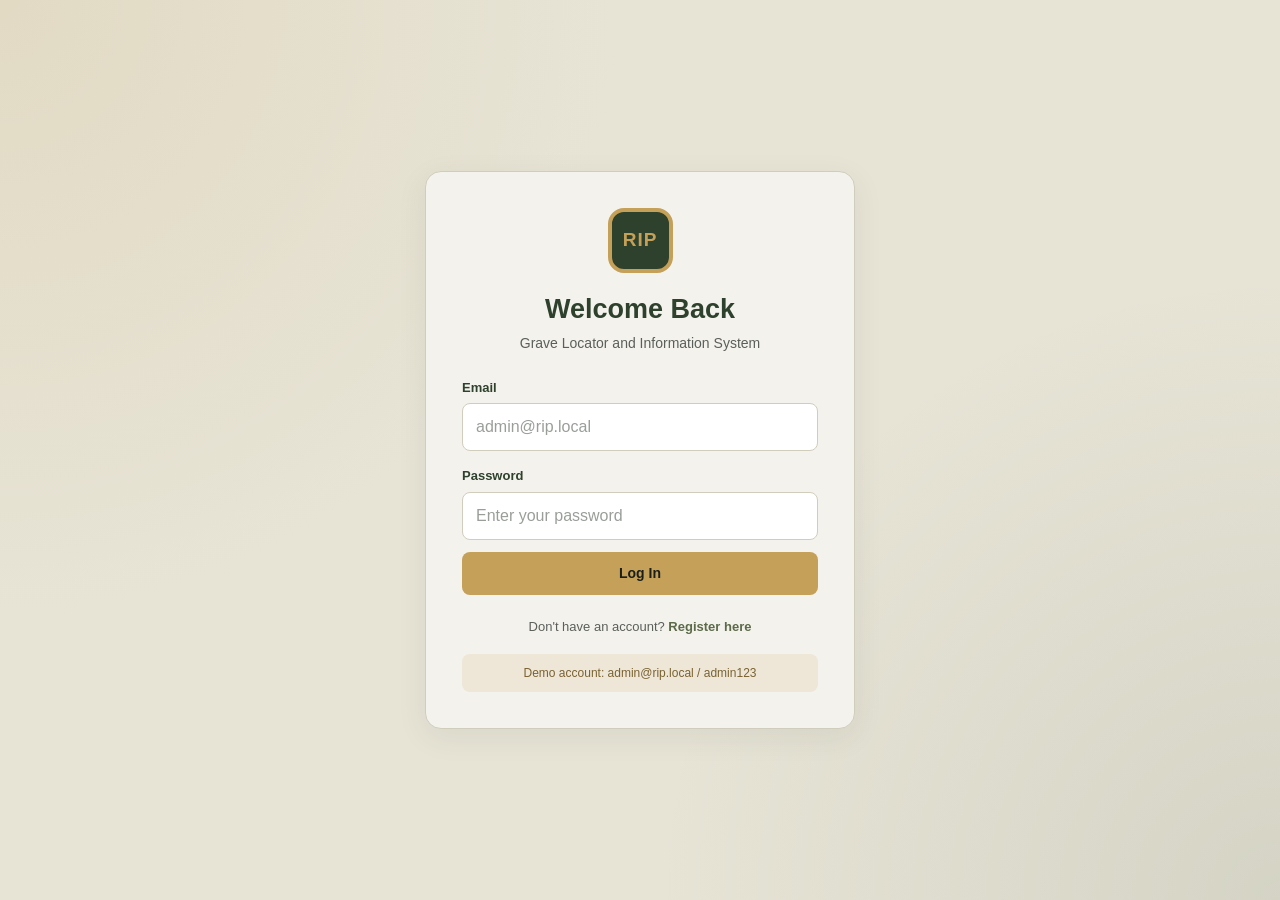
==== public/index.html @ 7287281f "Initial backend and frontend upload" ====
<!DOCTYPE html>
<html lang="en">
<head>
    <meta charset="UTF-8">
    <meta name="viewport" content="width=device-width, initial-scale=1.0">
    <title>RIP System | Grave Locator</title>
    <link rel="stylesheet" href="all.css">
</head>
<body>

    <!-- LOGIN PAGE -->
    <section id="loginPage" class="auth-page">
        <div class="auth-card">
            <div class="brand-icon">RIP</div>
            <h1>Welcome Back</h1>
            <p class="subtitle">Grave Locator and Information System</p>

            <form id="loginForm">
                <label for="loginEmail">Email</label>
                <input type="email" id="loginEmail" placeholder="admin@rip.local" required>

                <label for="loginPassword">Password</label>
                <input type="password" id="loginPassword" placeholder="Enter your password" required>

                <p id="loginError" class="message error"></p>

                <button type="submit" class="btn btn-orange full-width">Log In</button>
            </form>

            <p class="switch-page">
                Don't have an account?
                <button type="button" id="showRegister" class="text-btn">Register here</button>
            </p>

            <p class="demo-note">Demo account: admin@rip.local / admin123</p>
        </div>
    </section>

    <!-- REGISTRATION PAGE -->
    <section id="registerPage" class="auth-page hidden">
        <div class="auth-card">
            <div class="brand-icon">RIP</div>
            <h1>Create Account</h1>
            <p class="subtitle">Register to access the system</p>

            <form id="registerForm">
                <label for="registerFullName">Full Name</label>
                <input type="text" id="registerFullName" placeholder="Enter your full name" required>

                <label for="registerEmail">Email</label>
                <input type="email" id="registerEmail" placeholder="Enter your email" required>

                <label for="registerPassword">Password</label>
                <input type="password" id="registerPassword" placeholder="At least 6 characters" minlength="6" required>

                <p id="registerMessage" class="message"></p>

                <button type="submit" class="btn btn-orange full-width">Create Account</button>
            </form>

            <p class="switch-page">
                Already have an account?
                <button type="button" id="showLogin" class="text-btn">Log in here</button>
            </p>
        </div>
    </section>

    <!-- DASHBOARD PAGE -->
    <section id="dashboardPage" class="hidden">
        <header class="topbar">
            <div class="brand">
                <div class="brand-icon small">RIP</div>
                <div>
                    <h2>RIP System</h2>
                    <p>Grave Locator and Information System</p>
                </div>
            </div>
            <div class="user-controls">
                <span id="welcomeUser">Welcome!</span>
                <button id="logoutBtn" class="btn btn-outline">Log Out</button>
            </div>
        </header>

        <main class="dashboard">
            <div class="page-heading">
                <div>
                    <p class="eyebrow">RECORD MANAGEMENT</p>
                    <h1>Dashboard</h1>
                    <p class="subtitle">Search and locate burial records.</p>
                </div>
                <div class="today-label" id="todayDate"></div>
            </div>

            <!-- STATISTICS -->
            <div class="stats-grid">
                <article class="stat-card orange-card">
                    <div class="stat-icon">▤</div>
                    <p>Total Records</p>
                    <h2 id="totalRecords">0</h2>
                </article>
                <article class="stat-card turquoise-card">
                    <div class="stat-icon">⌕</div>
                    <p>Available Search Records</p>
                    <h2 id="searchableRecords">0</h2>
                </article>
                <article class="stat-card green-card">
                    <div class="stat-icon">⌖</div>
                    <p>Burial Locations</p>
                    <h2 id="totalLocations">0</h2>
                </article>
            </div>

            <!-- ADMIN CSV UPLOAD (Only visible to admins) -->
            <div id="adminPanel" class="admin-panel hidden">
                <div>
                    <h3>Admin: Bulk Data Upload</h3>
                    <p>Upload a CSV file (Max 10MB) to add graves. Headers must match: <br><code>full_name, birth_date, death_date, cemetery_name, section, plot_number</code></p>
                </div>
                <div>
                    <input type="file" id="csvFile" accept=".csv" style="margin-bottom: 8px; min-height: auto;">
                    <button type="button" id="uploadCsvBtn" class="btn btn-outline full-width">Upload CSV</button>
                </div>
            </div>

            <!-- SEARCH -->
            <section class="panel search-panel">
                <div>
                    <h2>Find a Deceased Person</h2>
                    <p class="subtitle">Search using a name, record ID, or burial location.</p>
                </div>
                <div class="search-row">
                    <input type="search" id="searchInput" placeholder="Enter name, ID, or location...">
                    <button type="button" id="searchBtn" class="btn btn-turquoise">Search</button>
                    <button type="button" id="clearBtn" class="btn btn-light">Clear</button>
                </div>
            </section>

            <!-- RECORDS TABLE -->
            <section class="panel records-panel">
                <div class="section-heading">
                    <div>
                        <h2>Burial Records</h2>
                        <p class="subtitle">Select a record to view complete information.</p>
                    </div>
                    <span id="resultCount" class="result-badge">0 records</span>
                </div>

                <div class="table-wrapper">
                    <table>
                        <thead>
                            <tr>
                                <th>Record ID</th>
                                <th>Full Name</th>
                                <th>Date of Birth</th>
                                <th>Date of Death</th>
                                <th>Burial Location</th>
                                <th>Action</th>
                            </tr>
                        </thead>
                        <tbody id="recordsTable">
                            <!-- JavaScript displays records here -->
                        </tbody>
                    </table>
                </div>

                <div id="emptyState" class="empty-state hidden">
                    <div class="empty-icon">⌕</div>
                    <h3>No records found</h3>
                    <p>Try another name, record ID, or location.</p>
                </div>
            </section>

            <footer>RIP System &copy; <span id="currentYear"></span> | Grave Locator and Information System</footer>
        </main>
    </section>

    <!-- DETAILS MODAL -->
    <div id="detailsModal" class="modal hidden">
        <div class="modal-card">
            <div class="modal-header">
                <div>
                    <p class="eyebrow">DECEASED PERSON INFORMATION</p>
                    <h2 id="modalName">Record Details</h2>
                </div>
                <button type="button" id="closeModal" class="close-btn" aria-label="Close details">&times;</button>
            </div>

            <div id="printArea" class="details-content">
                <div class="record-banner">
                    <span>Record ID</span>
                    <strong id="detailId"></strong>
                </div>

                <h3>Personal Information</h3>
                <div class="details-grid">
                    <div class="detail-item"><span>Full Name</span><strong id="detailName"></strong></div>
                    <div class="detail-item"><span>Gender</span><strong id="detailGender"></strong></div>
                    <div class="detail-item"><span>Date of Birth</span><strong id="detailBirth"></strong></div>
                    <div class="detail-item"><span>Date of Death</span><strong id="detailDeath"></strong></div>
                    <div class="detail-item"><span>Age at Death</span><strong id="detailAge"></strong></div>
                    <div class="detail-item"><span>Last Known Address</span><strong id="detailAddress"></strong></div>
                </div>

                <h3>Burial Information</h3>
                <div class="details-grid">
                    <div class="detail-item"><span>Cemetery</span><strong id="detailCemetery"></strong></div>
                    <div class="detail-item"><span>Burial Area</span><strong id="detailArea"></strong></div>
                    <div class="detail-item"><span>Section</span><strong id="detailSection"></strong></div>
                    <div class="detail-item"><span>Plot Number</span><strong id="detailPlot"></strong></div>
                    <div class="detail-item"><span>Burial Date</span><strong id="detailBurialDate"></strong></div>
                    <div class="detail-item"><span>Next of Kin</span><strong id="detailKin"></strong></div>
                </div>

                <div class="detail-item notes-item">
                    <span>Additional Notes</span>
                    <p id="detailNotes"></p>
                </div>
            </div>

            <div class="modal-actions no-print">
                <div class="modal-actions-left">
                    <button type="button" id="favBtn" class="btn btn-turquoise">★ Favorite</button>
                    <button type="button" id="reportBtn" class="btn btn-outline">Report Issue</button>
                </div>
                <div class="modal-actions-right">
                    <button type="button" id="printBtn" class="btn btn-green">Print Record</button>
                    <button type="button" id="closeModalBottom" class="btn btn-light">Close</button>
                </div>
            </div>
        </div>
    </div>

    <!-- TOAST NOTIFICATIONS -->
    <div id="toast" class="toast hidden"></div>

    <script src="login.js"></script>
</body>
</html>
---- public/all.css ----
:root {
  /* --- Earthy Serenity & Stone Palette --- */
  --primary: #2D412D;      /* Deep Forest Green (Headers, Main UI) */
  --secondary: #5B6B4A;    /* Muted Moss (Sections, Cards) */
  --stone: #878175;        /* Stone Gray (Subtle borders, secondary text) */
  --bg-neutral: #E7E4D6;   /* Bone / Pale Off-White (Canvas background) */
  --bg-card: #F4F2EC;      /* Slightly lighter bone for cards to pop */
  --accent: #C5A059;       /* Warm Brass / Gold (Map pins, active buttons) */
  --text-main: #1A1F1B;    /* Deep Slate (High contrast ink) */
  --text-muted: #5A5F5B;   /* Muted slate for subtitles */
  --danger: #A13E3A;       /* Muted brick red for errors */
  
  --border: #D1CDBD;       /* Border color matching the stone feel */
  --shadow: 0 8px 30px rgba(45, 65, 45, 0.08); /* Soft green-tinted shadow */
}

* {
  box-sizing: border-box;
  margin: 0;
  padding: 0;
}

body {
  min-height: 100vh;
  background: var(--bg-neutral);
  color: var(--text-main);
  font-family: Arial, Helvetica, sans-serif;
  line-height: 1.5;
}

.hidden { display: none !important; }

h1, h2, h3 { line-height: 1.25; color: var(--primary); }
h1 { font-size: 30px; }
h2 { font-size: 20px; }
p { overflow-wrap: anywhere; }

.subtitle { margin-top: 6px; color: var(--text-muted); font-size: 14px; }

.eyebrow {
  margin-bottom: 7px;
  color: var(--secondary);
  font-size: 11px;
  font-weight: 800;
  letter-spacing: 1.5px;
}

/* =================================
   BUTTONS AND INPUTS
================================= */
button, input, select { font: inherit; }
button { cursor: pointer; transition: 0.2s ease; }

.btn {
  display: inline-flex;
  align-items: center;
  justify-content: center;
  gap: 8px;
  min-height: 43px;
  padding: 10px 17px;
  border: 1px solid transparent;
  border-radius: 8px; /* Slightly less rounded for a more grounded feel */
  font-size: 14px;
  font-weight: 700;
  color: var(--text-main);
}

.btn:hover { transform: translateY(-1px); filter: brightness(0.95); }

/* Button Variants */
.btn-orange { background: var(--accent); color: #1A1F1B; } /* Brass */
.btn-turquoise { background: var(--secondary); color: #FFFFFF; } /* Moss */
.btn-green { background: var(--primary); color: #FFFFFF; } /* Forest */
.btn-light { background: var(--bg-card); color: var(--text-main); border-color: var(--border); }
.btn-outline { background: transparent; border-color: var(--primary); color: var(--primary); }
.btn-outline:hover { background: var(--primary); color: #FFFFFF; }
.btn-small { padding: 6px 12px; font-size: 12px; min-height: auto; }

.full-width { width: 100%; }

input, select {
  width: 100%;
  min-height: 45px;
  padding: 11px 13px;
  background: #FFFFFF;
  border: 1px solid var(--border);
  border-radius: 8px;
  color: var(--text-main);
  outline: none;
}

input::placeholder { color: #9A9E99; }
input:focus, select:focus {
  border-color: var(--secondary);
  box-shadow: 0 0 0 3px rgba(91, 107, 74, 0.15);
}

label { display: block; margin: 15px 0 6px; font-size: 13px; font-weight: 700; color: var(--primary); }

.text-btn {
  padding: 0; border: 0; background: transparent;
  color: var(--secondary); font-weight: 700;
}
.text-btn:hover { text-decoration: underline; }

/* =================================
   LOGIN AND REGISTER
================================= */
.auth-page {
  display: flex; align-items: center; justify-content: center;
  min-height: 100vh; padding: 28px 16px;
  background:
    radial-gradient(circle at top left, rgba(197, 160, 89, 0.15), transparent 40%),
    radial-gradient(circle at bottom right, rgba(45, 65, 45, 0.1), transparent 40%),
    var(--bg-neutral);
}

.auth-card {
  width: 100%; max-width: 430px; padding: 36px;
  background: var(--bg-card);
  border: 1px solid var(--border);
  border-radius: 16px; box-shadow: var(--shadow);
}

.brand-icon {
  display: flex; align-items: center; justify-content: center;
  width: 65px; height: 65px; margin: 0 auto 20px;
  background: var(--primary); border: 4px solid var(--accent);
  border-radius: 16px; color: var(--accent);
  font-size: 19px; font-weight: 900; letter-spacing: 1px;
}

.auth-card h1, .auth-card > .subtitle { text-align: center; }
.auth-card h1 { font-size: 27px; }
.auth-card form { margin-top: 24px; }
.auth-card form .btn { margin-top: 12px; }

.switch-page { margin-top: 22px; text-align: center; font-size: 13px; color: var(--text-muted); }
.demo-note {
  margin-top: 18px; padding: 10px; background: rgba(197, 160, 89, 0.15);
  border-radius: 8px; color: #7A6332; font-size: 12px; text-align: center;
}

.message { min-height: 0; margin-top: 10px; font-size: 13px; }
.message:empty { display: none; }
.error { color: var(--danger); }
.success { color: var(--secondary); }

/* =================================
   HEADER
================================= */
.topbar {
  display: flex; align-items: center; justify-content: space-between;
  gap: 20px; padding: 18px 5%;
  background: var(--bg-card); border-bottom: 1px solid var(--border);
}

.brand { display: flex; align-items: center; gap: 12px; }
.brand .brand-icon { flex-shrink: 0; margin: 0; }
.brand-icon.small {
  width: 48px; height: 48px; border: 3px solid var(--accent);
  border-radius: 12px; font-size: 15px;
}
.brand h2 { font-size: 19px; }
.brand p { margin-top: 3px; color: var(--text-muted); font-size: 12px; }

.user-controls {
  display: flex; align-items: center; gap: 14px;
  font-size: 13px; font-weight: 700;
}

/* =================================
   DASHBOARD
================================= */
.dashboard { width: min(1200px, 92%); margin: 0 auto; padding: 35px 0; }

.page-heading {
  display: flex; align-items: flex-end; justify-content: space-between;
  gap: 20px; margin-bottom: 26px;
}
.page-heading .subtitle { font-size: 15px; }
.today-label {
  padding: 10px 14px; background: var(--bg-card);
  border: 1px solid var(--border); border-radius: 8px;
  color: var(--text-muted); font-size: 12px;
  font-weight: bold;
}

.stats-grid {
  display: grid; grid-template-columns: repeat(3, minmax(0, 1fr));
  gap: 18px; margin-bottom: 25px;
}
.stat-card {
  position: relative; min-height: 145px; padding: 22px;
  overflow: hidden; background: var(--bg-card);
  border: 1px solid var(--border); border-radius: 12px;
  box-shadow: 0 4px 12px rgba(45, 65, 45, 0.03);
}
.stat-card p { margin-top: 12px; color: var(--text-muted); font-size: 13px; font-weight: bold; }
.stat-card h2 { margin-top: 3px; font-size: 32px; color: var(--primary); }
.stat-icon {
  display: flex; align-items: center; justify-content: center;
  width: 38px; height: 38px; border-radius: 8px;
  font-size: 20px; font-weight: 800;
}

/* New Earthy Card Accents */
.orange-card { border-top: 5px solid var(--accent); }
.orange-card .stat-icon { background: rgba(197, 160, 89, 0.2); color: #8A6B2E; }

.turquoise-card { border-top: 5px solid var(--secondary); }
.turquoise-card .stat-icon { background: rgba(91, 107, 74, 0.15); color: var(--secondary); }

.green-card { border-top: 5px solid var(--primary); }
.green-card .stat-icon { background: rgba(45, 65, 45, 0.1); color: var(--primary); }

/* =================================
   PANELS AND SEARCH
================================= */
.panel {
  margin-bottom: 24px; padding: 25px; background: var(--bg-card);
  border: 1px solid var(--border); border-radius: 12px;
  box-shadow: 0 4px 12px rgba(45, 65, 45, 0.03);
}
.panel h2 { font-size: 19px; }
.search-row { display: flex; gap: 10px; margin-top: 20px; }
.search-row input { flex: 1; min-width: 0; }
.section-heading {
  display: flex; align-items: center; justify-content: space-between;
  gap: 15px; margin-bottom: 20px;
}
.result-badge {
  padding: 7px 11px; background: var(--primary); border-radius: 20px;
  color: #FFFFFF; font-size: 12px; font-weight: 700; white-space: nowrap;
}

/* =================================
   RECORDS TABLE
================================= */
.table-wrapper { width: 100%; overflow-x: auto; }
table { width: 100%; border-collapse: collapse; text-align: left; font-size: 13px; }
thead { background: rgba(91, 107, 74, 0.1); }
th {
  padding: 14px 12px; color: var(--primary); font-size: 11px;
  text-transform: uppercase; letter-spacing: 0.5px; white-space: nowrap;
  border-bottom: 2px solid var(--border);
}
td { padding: 15px 12px; border-bottom: 1px solid var(--border); vertical-align: middle; }
tbody tr:hover { background: rgba(197, 160, 89, 0.08); }
.record-id { color: var(--secondary); font-weight: 800; white-space: nowrap; }
.location-tag {
  display: inline-block; padding: 5px 9px; background: rgba(45, 65, 45, 0.08);
  border-radius: 6px; color: var(--primary); font-size: 12px; white-space: nowrap; font-weight: bold;
}
.view-btn {
  padding: 8px 12px; background: var(--accent); border: 0;
  border-radius: 6px; color: var(--text-main); font-size: 12px;
  font-weight: 700; white-space: nowrap;
}
.view-btn:hover { background: #D4B370; }
.empty-state { padding: 35px 15px; text-align: center; }
.empty-icon { margin-bottom: 10px; color: var(--secondary); font-size: 36px; }
.empty-state p { margin-top: 5px; color: var(--text-muted); font-size: 13px; }
footer { padding: 10px 0; color: var(--text-muted); font-size: 12px; text-align: center; }

/* =================================
   DETAILS MODAL
================================= */
.modal {
  position: fixed; z-index: 1000; inset: 0;
  display: flex; align-items: center; justify-content: center;
  padding: 20px; background: rgba(26, 31, 27, 0.7);
}
.modal-card {
  width: min(800px, 100%); max-height: 90vh; overflow-y: auto;
  padding: 28px; background: var(--bg-neutral); border-radius: 16px;
  box-shadow: 0 20px 60px rgba(0, 0, 0, 0.3);
}
.modal-header {
  display: flex; align-items: flex-start; justify-content: space-between;
  gap: 15px; padding-bottom: 20px; border-bottom: 1px solid var(--border);
}
.modal-header h2 { overflow-wrap: anywhere; }
.close-btn {
  flex-shrink: 0; width: 38px; height: 38px;
  background: var(--bg-card); border: 1px solid var(--border); border-radius: 8px; font-size: 24px; color: var(--text-muted);
}
.close-btn:hover { background: var(--danger); color: white; border-color: var(--danger); }
.record-banner {
  display: flex; align-items: center; justify-content: space-between;
  gap: 15px; margin: 20px 0; padding: 13px 15px;
  background: var(--primary); border-radius: 8px;
}
.record-banner span { color: #FFFFFF; font-size: 12px; opacity: 0.8; }
.record-banner strong { color: var(--accent); font-size: 16px; }

.details-content h3 {
  margin: 23px 0 13px; padding-bottom: 9px;
  border-bottom: 2px solid var(--secondary); font-size: 15px;
}
.details-grid {
  display: grid; grid-template-columns: repeat(2, minmax(0, 1fr)); gap: 14px;
}
.detail-item {
  min-width: 0; padding: 12px; background: var(--bg-card);
  border: 1px solid var(--border); border-radius: 8px;
}
.detail-item span {
  display: block; margin-bottom: 5px; color: var(--text-muted); font-size: 11px; font-weight: bold; text-transform: uppercase;
}
.detail-item strong { display: block; overflow-wrap: anywhere; font-size: 14px; color: var(--primary); }
.notes-item { margin-top: 14px; }
.notes-item p { font-size: 13px; }

.modal-actions {
  display: flex; justify-content: space-between; align-items: center;
  gap: 10px; margin-top: 25px; padding-top: 20px;
  border-top: 1px solid var(--border);
}
.modal-actions-left, .modal-actions-right { display: flex; gap: 10px; }

/* =================================
   RESPONSIVE DESIGN
================================= */
@media (max-width: 760px) {
  .topbar { align-items: flex-start; flex-direction: column; }
  .user-controls { width: 100%; justify-content: space-between; }
  .stats-grid { grid-template-columns: 1fr; gap: 12px; }
  .stat-card { min-height: auto; }
  .page-heading { align-items: flex-start; flex-direction: column; }
  .search-row { flex-wrap: wrap; }
  .search-row input { flex-basis: 100%; }
  .section-heading { align-items: flex-start; flex-direction: column; }
  .panel { padding: 18px; }
  .auth-card { padding: 26px 21px; }
  .modal-card { padding: 20px; }
}
@media (max-width: 450px) {
  .details-grid { grid-template-columns: 1fr; }
  .modal-actions { flex-direction: column; align-items: stretch; }
  .modal-actions-left, .modal-actions-right { flex-direction: column; width: 100%; }
  .modal-actions .btn { width: 100%; }
  .brand p { max-width: 230px; }
  .today-label { font-size: 11px; }
}

/* =================================
   PRINT RECORD
================================= */
@media print {
  body { background: white; }
  body * { visibility: hidden; }
  #detailsModal, #detailsModal * { visibility: visible; }
  #detailsModal { position: absolute; inset: 0; display: block !important; padding: 0; background: white; }
  .modal-card { width: 100%; max-height: none; overflow: visible; padding: 15px; box-shadow: none; background: white; }
  .no-print, .close-btn { display: none !important; }
  .detail-item, .record-banner { break-inside: avoid; }
}

/* =================================
   NEW ADDITIONS FOR BACKEND
================================= */
.admin-panel {
  margin-bottom: 24px; padding: 20px; background: rgba(197, 160, 89, 0.1);
  border: 1px dashed var(--accent); border-radius: 12px;
  display: flex; align-items: center; justify-content: space-between; gap: 15px;
}
.admin-panel h3 { font-size: 15px; color: var(--primary); margin-bottom: 4px; }
.admin-panel p { font-size: 12px; color: var(--text-muted); }
.toast {
  position: fixed; bottom: 20px; right: 20px; z-index: 9999;
  background: var(--primary); color: white; padding: 12px 20px;
  border-radius: 8px; box-shadow: 0 4px 12px rgba(0,0,0,0.2);
  opacity: 0; transition: opacity 0.3s; font-weight: bold;
}
.toast.show { opacity: 1; }
.toast.error { background: var(--danger); }
.toast.success { background: var(--secondary); }
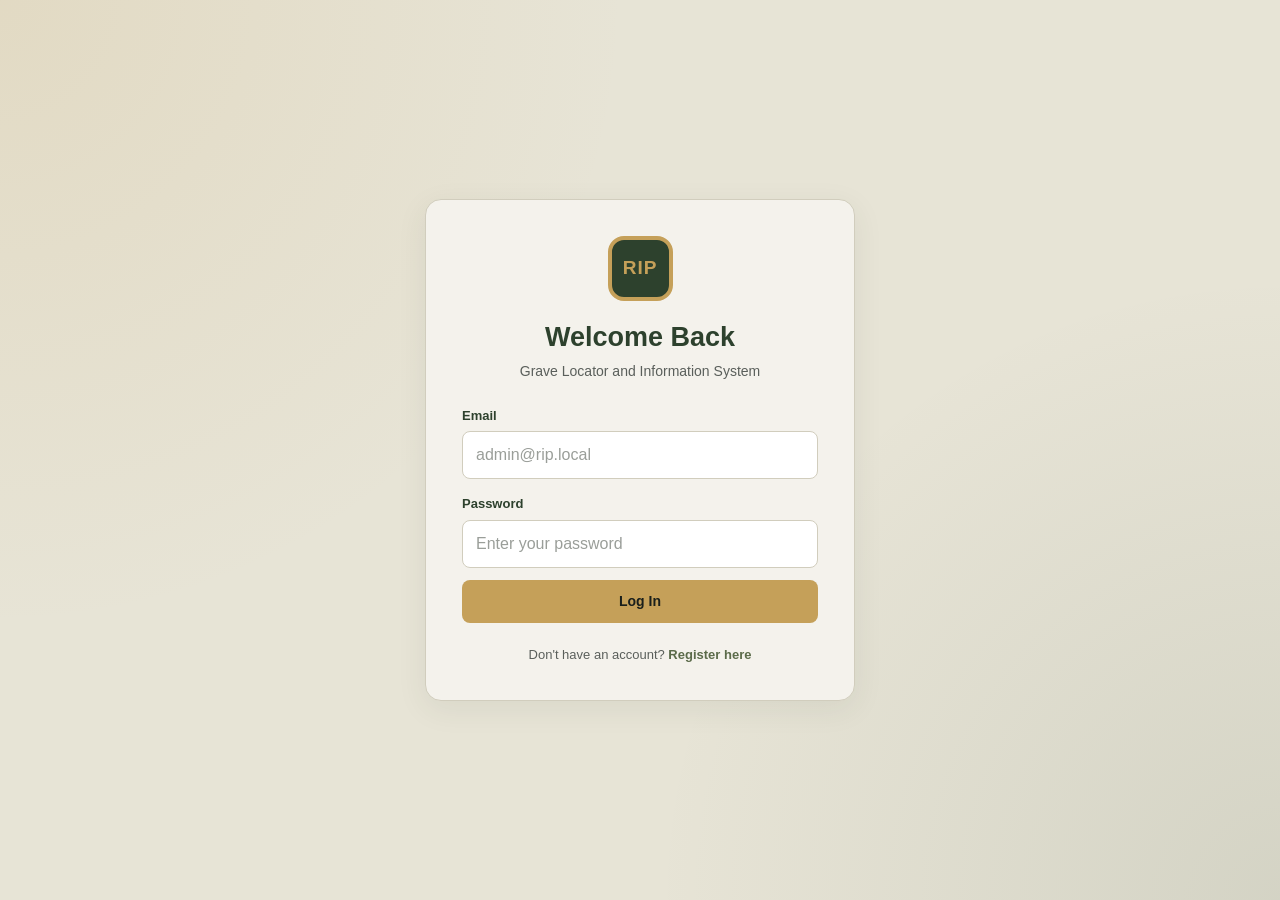
==== commit c32887d8: "Remove demo note from login" ====
--- a/public/index.html
+++ b/public/index.html
@@ -32,7 +32,7 @@
                 <button type="button" id="showRegister" class="text-btn">Register here</button>
             </p>
 
-            <p class="demo-note">Demo account: admin@rip.local / admin123</p>
+            
         </div>
     </section>
 
